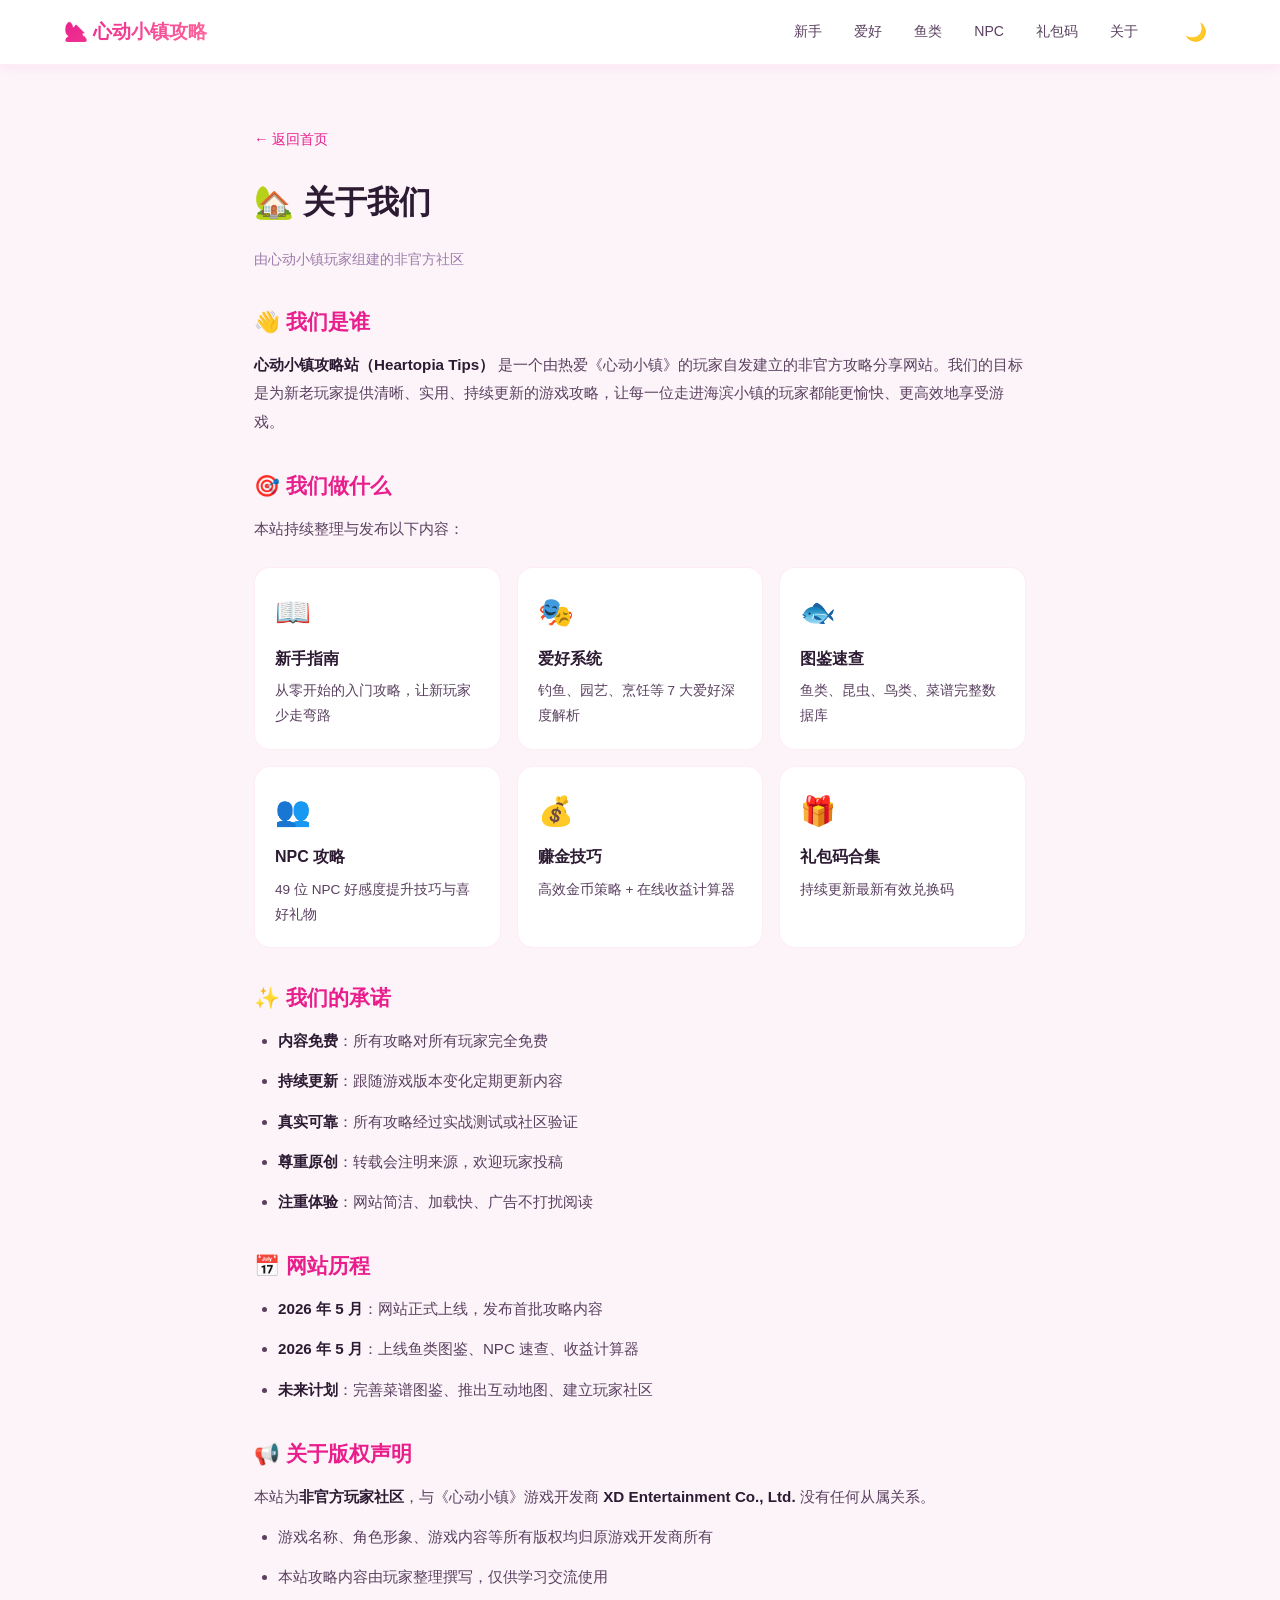
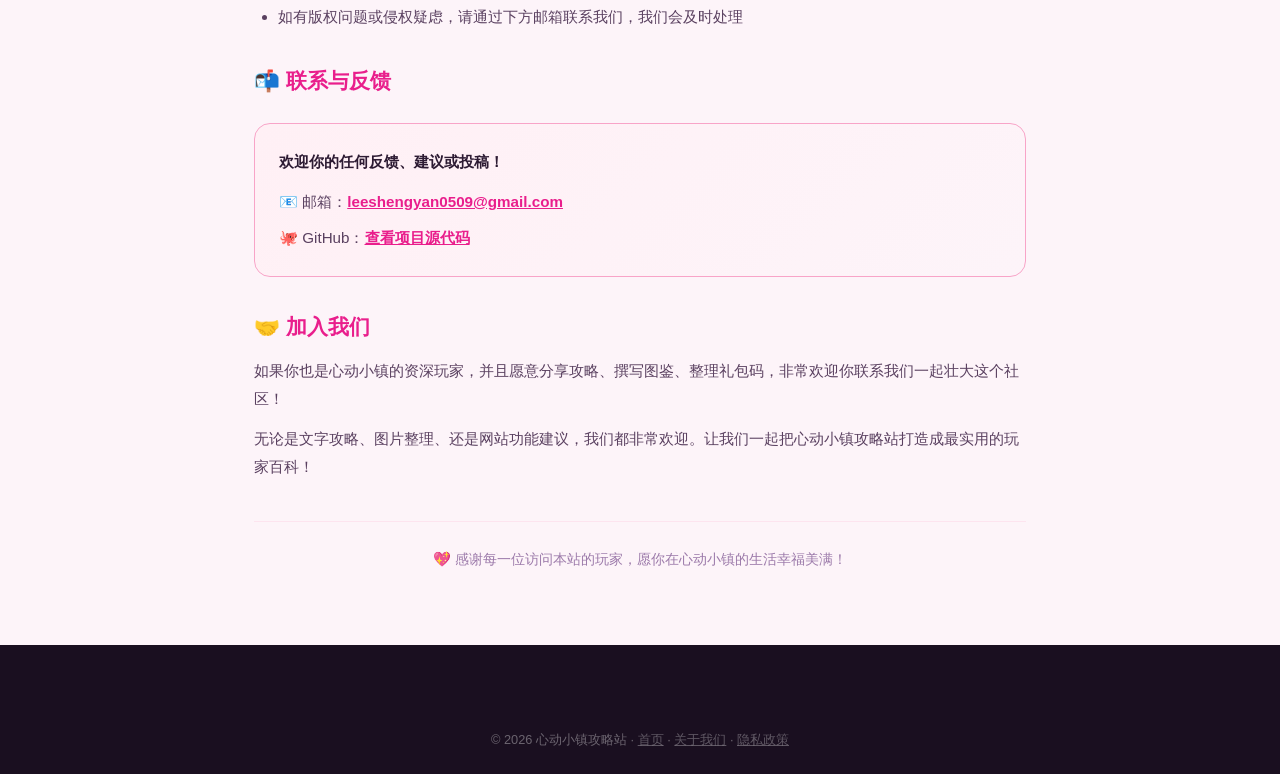
==== about.html @ 413e4dfa "Add privacy policy and about pages for AdSense compliance" ====
<!DOCTYPE html>
<html lang="zh-CN">
<head>
  <meta charset="UTF-8" />
  <meta name="viewport" content="width=device-width, initial-scale=1.0" />
  <title>关于我们 | 心动小镇攻略站</title>
  <meta name="description" content="了解心动小镇攻略站的来历、内容定位和团队介绍。我们是由热爱心动小镇的玩家组建的非官方攻略社区。" />
  <meta name="robots" content="index, follow" />
  <link rel="canonical" href="https://heartopiatips.com/about.html" />
  <link rel="stylesheet" href="style.css?v=2" />
  <style>
    .doc-page { max-width: 820px; margin: 0 auto; padding: 60px 24px; }
    .doc-page h1 { font-size: 2rem; margin-bottom: 16px; color: var(--text-dark); }
    .doc-page .doc-meta { color: var(--text-light); font-size: 0.88rem; margin-bottom: 32px; }
    .doc-page h2 { font-size: 1.3rem; margin: 32px 0 12px; color: var(--pink-dark); }
    .doc-page p, .doc-page li { font-size: 0.95rem; line-height: 1.85; color: var(--text-mid); margin-bottom: 12px; }
    .doc-page ul { padding-left: 24px; margin-bottom: 16px; }
    .doc-page strong { color: var(--text-dark); }
    .doc-back { display: inline-block; margin-bottom: 24px; color: var(--pink-dark); text-decoration: none; font-size: 0.9rem; }
    .doc-back:hover { text-decoration: underline; }
    .feature-row { display: grid; grid-template-columns: repeat(auto-fill, minmax(220px, 1fr)); gap: 16px; margin: 24px 0; }
    .feature-item { background: var(--card-bg); border: 1px solid var(--border-color); border-radius: var(--radius); padding: 20px; }
    .feature-item .fi-icon { font-size: 1.8rem; margin-bottom: 8px; }
    .feature-item h3 { font-size: 1rem; color: var(--text-dark); margin-bottom: 6px; }
    .feature-item p { font-size: 0.85rem; color: var(--text-mid); margin: 0; }
    .contact-card { background: linear-gradient(135deg, var(--pink-light), var(--bg-alt)); border: 1px solid var(--pink); border-radius: var(--radius); padding: 24px; margin: 24px 0; }
    .contact-card a { color: var(--pink-dark); font-weight: 700; }
  </style>
</head>
<body>

  <!-- 导航栏 -->
  <nav class="navbar">
    <div class="nav-inner">
      <a href="/" class="logo">🏡 心动小镇攻略</a>
      <ul class="nav-links">
        <li><a href="/#beginner">新手</a></li>
        <li><a href="/#hobbies">爱好</a></li>
        <li><a href="/#fish-dex">鱼类</a></li>
        <li><a href="/#npc">NPC</a></li>
        <li><a href="/#codes">礼包码</a></li>
        <li><a href="/about.html">关于</a></li>
      </ul>
      <div class="nav-actions">
        <button class="theme-btn" id="themeBtn" aria-label="切换主题">🌙</button>
        <button class="nav-toggle" id="navToggle" aria-label="菜单">☰</button>
      </div>
    </div>
  </nav>

  <main class="doc-page">
    <a href="/" class="doc-back">← 返回首页</a>
    <h1>🏡 关于我们</h1>
    <p class="doc-meta">由心动小镇玩家组建的非官方社区</p>

    <h2>👋 我们是谁</h2>
    <p><strong>心动小镇攻略站（Heartopia Tips）</strong> 是一个由热爱《心动小镇》的玩家自发建立的非官方攻略分享网站。我们的目标是为新老玩家提供清晰、实用、持续更新的游戏攻略，让每一位走进海滨小镇的玩家都能更愉快、更高效地享受游戏。</p>

    <h2>🎯 我们做什么</h2>
    <p>本站持续整理与发布以下内容：</p>

    <div class="feature-row">
      <div class="feature-item">
        <div class="fi-icon">📖</div>
        <h3>新手指南</h3>
        <p>从零开始的入门攻略，让新玩家少走弯路</p>
      </div>
      <div class="feature-item">
        <div class="fi-icon">🎭</div>
        <h3>爱好系统</h3>
        <p>钓鱼、园艺、烹饪等 7 大爱好深度解析</p>
      </div>
      <div class="feature-item">
        <div class="fi-icon">🐟</div>
        <h3>图鉴速查</h3>
        <p>鱼类、昆虫、鸟类、菜谱完整数据库</p>
      </div>
      <div class="feature-item">
        <div class="fi-icon">👥</div>
        <h3>NPC 攻略</h3>
        <p>49 位 NPC 好感度提升技巧与喜好礼物</p>
      </div>
      <div class="feature-item">
        <div class="fi-icon">💰</div>
        <h3>赚金技巧</h3>
        <p>高效金币策略 + 在线收益计算器</p>
      </div>
      <div class="feature-item">
        <div class="fi-icon">🎁</div>
        <h3>礼包码合集</h3>
        <p>持续更新最新有效兑换码</p>
      </div>
    </div>

    <h2>✨ 我们的承诺</h2>
    <ul>
      <li><strong>内容免费</strong>：所有攻略对所有玩家完全免费</li>
      <li><strong>持续更新</strong>：跟随游戏版本变化定期更新内容</li>
      <li><strong>真实可靠</strong>：所有攻略经过实战测试或社区验证</li>
      <li><strong>尊重原创</strong>：转载会注明来源，欢迎玩家投稿</li>
      <li><strong>注重体验</strong>：网站简洁、加载快、广告不打扰阅读</li>
    </ul>

    <h2>📅 网站历程</h2>
    <ul>
      <li><strong>2026 年 5 月</strong>：网站正式上线，发布首批攻略内容</li>
      <li><strong>2026 年 5 月</strong>：上线鱼类图鉴、NPC 速查、收益计算器</li>
      <li><strong>未来计划</strong>：完善菜谱图鉴、推出互动地图、建立玩家社区</li>
    </ul>

    <h2>📢 关于版权声明</h2>
    <p>本站为<strong>非官方玩家社区</strong>，与《心动小镇》游戏开发商 <strong>XD Entertainment Co., Ltd.</strong> 没有任何从属关系。</p>
    <ul>
      <li>游戏名称、角色形象、游戏内容等所有版权均归原游戏开发商所有</li>
      <li>本站攻略内容由玩家整理撰写，仅供学习交流使用</li>
      <li>如有版权问题或侵权疑虑，请通过下方邮箱联系我们，我们会及时处理</li>
    </ul>

    <h2>📬 联系与反馈</h2>
    <div class="contact-card">
      <p style="margin-bottom: 12px;"><strong>欢迎你的任何反馈、建议或投稿！</strong></p>
      <p style="margin-bottom: 8px;">📧 邮箱：<a href="mailto:leeshengyan0509@gmail.com">leeshengyan0509@gmail.com</a></p>
      <p style="margin-bottom: 0;">🐙 GitHub：<a href="https://github.com/leeshengyan0509-ship-it/heartopia" target="_blank" rel="noopener">查看项目源代码</a></p>
    </div>

    <h2>🤝 加入我们</h2>
    <p>如果你也是心动小镇的资深玩家，并且愿意分享攻略、撰写图鉴、整理礼包码，非常欢迎你联系我们一起壮大这个社区！</p>

    <p>无论是文字攻略、图片整理、还是网站功能建议，我们都非常欢迎。让我们一起把心动小镇攻略站打造成最实用的玩家百科！</p>

    <p style="margin-top: 40px; padding-top: 24px; border-top: 1px solid var(--border-color); font-size: 0.9rem; color: var(--text-light); text-align: center;">
      💖 感谢每一位访问本站的玩家，愿你在心动小镇的生活幸福美满！
    </p>
  </main>

  <!-- Footer -->
  <footer class="footer">
    <div class="container">
      <div class="footer-bottom">
        <p>© 2026 心动小镇攻略站 · <a href="/" style="color: rgba(255,255,255,0.6);">首页</a> · <a href="/about.html" style="color: rgba(255,255,255,0.6);">关于我们</a> · <a href="/privacy.html" style="color: rgba(255,255,255,0.6);">隐私政策</a></p>
      </div>
    </div>
  </footer>

  <script>
    const themeBtn = document.getElementById('themeBtn');
    if (localStorage.getItem('theme') === 'dark') {
      document.documentElement.setAttribute('data-theme', 'dark');
      if (themeBtn) themeBtn.textContent = '☀️';
    }
    themeBtn?.addEventListener('click', () => {
      const isDark = document.documentElement.getAttribute('data-theme') === 'dark';
      if (isDark) {
        document.documentElement.removeAttribute('data-theme');
        themeBtn.textContent = '🌙';
        localStorage.setItem('theme', 'light');
      } else {
        document.documentElement.setAttribute('data-theme', 'dark');
        themeBtn.textContent = '☀️';
        localStorage.setItem('theme', 'dark');
      }
    });
    document.getElementById('navToggle')?.addEventListener('click', () => {
      document.querySelector('.nav-links')?.classList.toggle('open');
    });
  </script>
</body>
</html>
---- style.css ----
/* ===========================
   心动小镇攻略站 - 全局样式
   =========================== */

:root {
  --pink-light: #fff0f5;
  --pink: #f8a4c8;
  --pink-dark: #e91e8c;
  --rose: #ff6b9d;
  --peach: #ffb347;
  --mint: #a8e6cf;
  --sky: #87ceeb;
  --purple: #c084fc;
  --text-dark: #2d1b33;
  --text-mid: #5a4060;
  --text-light: #9c7aaa;
  --card-bg: #ffffff;
  --bg-main: #fdf4f9;
  --bg-alt: #fdf4f9;
  --border-color: rgba(248, 164, 200, 0.2);
  --shadow: 0 4px 20px rgba(233, 30, 140, 0.1);
  --shadow-hover: 0 8px 32px rgba(233, 30, 140, 0.2);
  --radius: 16px;
  --radius-sm: 8px;
  --transition: all 0.25s ease;
}

/* 深色模式 */
[data-theme="dark"] {
  --pink-light: #2a1a25;
  --pink: #c2185b;
  --pink-dark: #ff80b5;
  --rose: #ff80b5;
  --peach: #ffb347;
  --text-dark: #f0e0ed;
  --text-mid: #c5a8ba;
  --text-light: #8a6d80;
  --card-bg: #1f1424;
  --bg-main: #15101a;
  --bg-alt: #1a1320;
  --border-color: rgba(248, 164, 200, 0.15);
  --shadow: 0 4px 20px rgba(0, 0, 0, 0.4);
  --shadow-hover: 0 8px 32px rgba(0, 0, 0, 0.55);
}

* {
  margin: 0;
  padding: 0;
  box-sizing: border-box;
}

html {
  scroll-behavior: smooth;
}

body {
  font-family: -apple-system, BlinkMacSystemFont, 'PingFang SC', 'Hiragino Sans GB', 'Microsoft YaHei', sans-serif;
  background: var(--bg-main);
  color: var(--text-dark);
  line-height: 1.7;
  transition: background 0.3s, color 0.3s;
}

.container {
  max-width: 1200px;
  margin: 0 auto;
  padding: 0 24px;
}

/* ===== 公告横幅 ===== */
.announcement {
  background: linear-gradient(135deg, var(--pink-dark), var(--rose), var(--peach));
  color: white;
  font-size: 0.9rem;
  font-weight: 500;
  position: relative;
  z-index: 99;
  transition: max-height 0.3s ease, padding 0.3s ease;
  max-height: 60px;
  overflow: hidden;
}

.announcement.hidden {
  max-height: 0;
  padding: 0;
}

.announcement-inner {
  display: flex;
  align-items: center;
  gap: 12px;
  padding: 12px 24px;
  position: relative;
}

.ann-tag {
  background: rgba(255,255,255,0.25);
  padding: 3px 10px;
  border-radius: 20px;
  font-size: 0.78rem;
  font-weight: 700;
  flex-shrink: 0;
}

.ann-text {
  flex: 1;
  font-size: 0.88rem;
}

.ann-text a {
  color: white;
  text-decoration: underline;
  font-weight: 700;
}

.ann-close {
  background: none;
  border: none;
  color: white;
  font-size: 1.4rem;
  cursor: pointer;
  padding: 0 8px;
  line-height: 1;
  opacity: 0.8;
}

.ann-close:hover { opacity: 1; }

/* ===== NAVBAR ===== */
.navbar {
  position: sticky;
  top: 0;
  z-index: 100;
  background: rgba(255, 255, 255, 0.92);
  backdrop-filter: blur(12px);
  border-bottom: 1px solid var(--border-color);
  box-shadow: 0 2px 12px rgba(233, 30, 140, 0.08);
  transition: background 0.3s;
}

[data-theme="dark"] .navbar {
  background: rgba(31, 20, 36, 0.92);
}

.nav-inner {
  max-width: 1200px;
  margin: 0 auto;
  padding: 0 24px;
  height: 64px;
  display: flex;
  align-items: center;
  gap: 24px;
}

.logo {
  font-size: 1.2rem;
  font-weight: 800;
  color: var(--pink-dark);
  text-decoration: none;
  white-space: nowrap;
  background: linear-gradient(135deg, var(--pink-dark), var(--rose));
  -webkit-background-clip: text;
  -webkit-text-fill-color: transparent;
  background-clip: text;
}

.nav-links {
  display: flex;
  list-style: none;
  gap: 4px;
  margin-left: auto;
}

.nav-links a {
  display: block;
  padding: 8px 14px;
  color: var(--text-mid);
  text-decoration: none;
  border-radius: 20px;
  font-size: 0.88rem;
  font-weight: 500;
  transition: var(--transition);
}

.nav-links a:hover {
  background: var(--pink-light);
  color: var(--pink-dark);
}

.nav-actions {
  display: flex;
  align-items: center;
  gap: 4px;
}

.search-btn,
.theme-btn,
.nav-toggle {
  background: none;
  border: none;
  width: 40px;
  height: 40px;
  border-radius: 50%;
  cursor: pointer;
  font-size: 1.1rem;
  color: var(--pink-dark);
  transition: var(--transition);
  display: flex;
  align-items: center;
  justify-content: center;
}

.search-btn:hover,
.theme-btn:hover {
  background: var(--pink-light);
}

.nav-toggle {
  display: none;
}

/* ===== 搜索弹窗 ===== */
.search-overlay {
  position: fixed;
  inset: 0;
  background: rgba(0,0,0,0.55);
  backdrop-filter: blur(6px);
  z-index: 200;
  display: none;
  align-items: flex-start;
  justify-content: center;
  padding: 80px 20px 20px;
  animation: fadeIn 0.2s ease;
}

.search-overlay.show {
  display: flex;
}

@keyframes fadeIn {
  from { opacity: 0; }
  to { opacity: 1; }
}

.search-box {
  width: 100%;
  max-width: 640px;
  background: var(--card-bg);
  border-radius: var(--radius);
  box-shadow: 0 16px 64px rgba(0,0,0,0.3);
  overflow: hidden;
  animation: slideDown 0.25s ease;
}

@keyframes slideDown {
  from { transform: translateY(-20px); opacity: 0; }
  to { transform: translateY(0); opacity: 1; }
}

.search-input-wrap {
  display: flex;
  align-items: center;
  padding: 16px 20px;
  border-bottom: 1px solid var(--border-color);
  gap: 12px;
}

.search-icon {
  font-size: 1.2rem;
}

#searchInput {
  flex: 1;
  border: none;
  background: none;
  font-size: 1rem;
  color: var(--text-dark);
  outline: none;
  font-family: inherit;
}

.search-close {
  background: none;
  border: none;
  font-size: 1.6rem;
  color: var(--text-light);
  cursor: pointer;
  line-height: 1;
}

.search-results {
  max-height: 60vh;
  overflow-y: auto;
  padding: 8px;
}

.search-hint {
  padding: 24px;
  text-align: center;
  color: var(--text-light);
  font-size: 0.9rem;
}

.search-result-item {
  padding: 12px 16px;
  border-radius: var(--radius-sm);
  cursor: pointer;
  text-decoration: none;
  color: var(--text-dark);
  display: block;
  transition: background 0.15s;
}

.search-result-item:hover {
  background: var(--pink-light);
}

.search-result-item .sr-title {
  font-weight: 700;
  font-size: 0.95rem;
  margin-bottom: 4px;
  color: var(--pink-dark);
}

.search-result-item .sr-desc {
  font-size: 0.82rem;
  color: var(--text-mid);
}

.search-result-item mark {
  background: var(--peach);
  color: var(--text-dark);
  padding: 0 2px;
  border-radius: 3px;
}

/* ===== HERO ===== */
.hero {
  background: linear-gradient(135deg, #fff0f9 0%, #fce4f0 40%, #f0e8ff 100%);
  padding: 80px 24px;
  display: flex;
  align-items: center;
  justify-content: center;
  gap: 60px;
  min-height: 520px;
  position: relative;
  overflow: hidden;
  transition: background 0.3s;
}

[data-theme="dark"] .hero {
  background: linear-gradient(135deg, #2a1830 0%, #361b30 40%, #251a35 100%);
}

.hero::before {
  content: '';
  position: absolute;
  width: 600px;
  height: 600px;
  border-radius: 50%;
  background: radial-gradient(circle, rgba(248,164,200,0.15) 0%, transparent 70%);
  top: -200px;
  right: -100px;
  pointer-events: none;
}

.hero-content {
  max-width: 560px;
  position: relative;
  z-index: 1;
}

.hero-badge {
  display: inline-block;
  background: linear-gradient(135deg, var(--pink), var(--rose));
  color: white;
  padding: 6px 16px;
  border-radius: 20px;
  font-size: 0.85rem;
  font-weight: 600;
  margin-bottom: 20px;
  letter-spacing: 0.5px;
}

.hero h1 {
  font-size: clamp(2.4rem, 5vw, 3.6rem);
  font-weight: 900;
  color: var(--text-dark);
  line-height: 1.2;
  margin-bottom: 20px;
}

.hero h1 span {
  background: linear-gradient(135deg, var(--pink-dark), var(--rose), var(--peach));
  -webkit-background-clip: text;
  -webkit-text-fill-color: transparent;
  background-clip: text;
}

.hero p {
  font-size: 1.05rem;
  color: var(--text-mid);
  margin-bottom: 32px;
  line-height: 1.8;
}

.hero-btns {
  display: flex;
  gap: 16px;
  flex-wrap: wrap;
}

.btn {
  padding: 14px 28px;
  border-radius: 50px;
  text-decoration: none;
  font-weight: 700;
  font-size: 0.95rem;
  transition: var(--transition);
  display: inline-flex;
  align-items: center;
  gap: 8px;
  cursor: pointer;
  border: none;
}

.btn-primary {
  background: linear-gradient(135deg, var(--pink-dark), var(--rose));
  color: white;
  box-shadow: 0 4px 16px rgba(233, 30, 140, 0.35);
}

.btn-primary:hover {
  transform: translateY(-2px);
  box-shadow: 0 8px 24px rgba(233, 30, 140, 0.45);
}

.btn-secondary {
  background: var(--card-bg);
  color: var(--pink-dark);
  border: 2px solid var(--pink);
}

.btn-secondary:hover {
  background: var(--pink-light);
  transform: translateY(-2px);
}

.hero-visual {
  flex-shrink: 0;
}

.hero-emoji-grid {
  display: grid;
  grid-template-columns: repeat(3, 1fr);
  gap: 12px;
}

.hero-emoji-grid span {
  font-size: 2.4rem;
  display: flex;
  align-items: center;
  justify-content: center;
  width: 72px;
  height: 72px;
  background: var(--card-bg);
  border-radius: 20px;
  box-shadow: var(--shadow);
  transition: var(--transition);
  animation: floatEmoji 3s ease-in-out infinite;
}

.hero-emoji-grid span:nth-child(odd) { animation-delay: 0.5s; }
.hero-emoji-grid span:nth-child(3n) { animation-delay: 1s; }

@keyframes floatEmoji {
  0%, 100% { transform: translateY(0); }
  50% { transform: translateY(-6px); }
}

/* ===== QUICK NAV ===== */
.quick-nav {
  background: var(--card-bg);
  padding: 24px 0;
  border-bottom: 1px solid var(--border-color);
}

.quick-cards {
  display: flex;
  gap: 12px;
  justify-content: center;
  flex-wrap: wrap;
}

.quick-card {
  display: flex;
  flex-direction: column;
  align-items: center;
  gap: 8px;
  padding: 16px 20px;
  background: var(--pink-light);
  border-radius: var(--radius);
  text-decoration: none;
  transition: var(--transition);
  min-width: 90px;
  border: 2px solid transparent;
}

.quick-card:hover {
  background: var(--card-bg);
  border-color: var(--pink);
  transform: translateY(-3px);
  box-shadow: var(--shadow);
}

.qc-icon {
  font-size: 1.8rem;
}

.qc-label {
  font-size: 0.8rem;
  font-weight: 600;
  color: var(--text-mid);
  white-space: nowrap;
}

/* ===== SECTIONS ===== */
.section {
  padding: 80px 0;
  background: var(--bg-main);
  transition: background 0.3s;
}

.section-alt {
  background: var(--bg-alt);
}

[data-theme="dark"] .section-alt {
  background: #1a1320;
}

.section-header {
  text-align: center;
  margin-bottom: 52px;
}

.section-header h2 {
  font-size: clamp(1.8rem, 3.5vw, 2.4rem);
  font-weight: 800;
  color: var(--text-dark);
  margin-bottom: 12px;
}

.section-header p {
  font-size: 1rem;
  color: var(--text-light);
  max-width: 560px;
  margin: 0 auto;
}

.update-badge {
  display: inline-block;
  margin-top: 12px;
  background: var(--pink-light);
  color: var(--pink-dark);
  padding: 4px 14px;
  border-radius: 20px;
  font-size: 0.78rem;
  font-weight: 700;
}

/* ===== TIPS ===== */
.tips-grid {
  display: grid;
  grid-template-columns: repeat(auto-fill, minmax(320px, 1fr));
  gap: 24px;
}

.tip-card {
  background: var(--card-bg);
  border-radius: var(--radius);
  padding: 28px;
  display: flex;
  gap: 20px;
  align-items: flex-start;
  box-shadow: var(--shadow);
  transition: var(--transition);
  border: 1px solid var(--border-color);
}

.tip-card:hover {
  transform: translateY(-4px);
  box-shadow: var(--shadow-hover);
  border-color: var(--pink);
}

.tip-num {
  font-size: 2rem;
  font-weight: 900;
  color: var(--pink);
  line-height: 1;
  flex-shrink: 0;
  opacity: 0.6;
}

.tip-content h3 {
  font-size: 1rem;
  font-weight: 700;
  margin-bottom: 8px;
  color: var(--text-dark);
}

.tip-content p {
  font-size: 0.9rem;
  color: var(--text-mid);
  line-height: 1.7;
}

/* ===== HOBBY ===== */
.hobby-grid {
  display: grid;
  grid-template-columns: repeat(auto-fill, minmax(300px, 1fr));
  gap: 24px;
}

.hobby-card {
  background: var(--card-bg);
  border-radius: var(--radius);
  overflow: hidden;
  box-shadow: var(--shadow);
  transition: var(--transition);
  border: 1px solid var(--border-color);
}

.hobby-card:hover {
  transform: translateY(-5px);
  box-shadow: var(--shadow-hover);
}

.hobby-header {
  padding: 28px 24px;
  color: white;
  display: flex;
  align-items: center;
  gap: 12px;
  flex-wrap: wrap;
}

.hobby-icon { font-size: 2.2rem; }

.hobby-header h3 {
  font-size: 1.3rem;
  font-weight: 800;
  flex: 1;
  color: white;
}

.hobby-tag {
  background: rgba(255,255,255,0.25);
  padding: 3px 10px;
  border-radius: 20px;
  font-size: 0.75rem;
  font-weight: 600;
}

.hobby-body { padding: 24px; }

.hobby-desc {
  font-size: 0.92rem;
  color: var(--text-mid);
  margin-bottom: 16px;
  line-height: 1.7;
}

.hobby-stats {
  display: flex;
  gap: 8px;
  flex-wrap: wrap;
  margin-bottom: 20px;
}

.hobby-stats span {
  background: var(--pink-light);
  color: var(--pink-dark);
  padding: 4px 12px;
  border-radius: 20px;
  font-size: 0.78rem;
  font-weight: 600;
}

.hobby-tips h4 {
  font-size: 0.88rem;
  font-weight: 700;
  color: var(--text-dark);
  margin-bottom: 10px;
}

.hobby-tips ul {
  list-style: none;
  display: flex;
  flex-direction: column;
  gap: 6px;
}

.hobby-tips li {
  font-size: 0.85rem;
  color: var(--text-mid);
  padding-left: 16px;
  position: relative;
}

.hobby-tips li::before {
  content: '▸';
  position: absolute;
  left: 0;
  color: var(--pink);
  font-size: 0.7rem;
  top: 3px;
}

/* ===== FILTER BAR ===== */
.filter-bar {
  display: flex;
  flex-wrap: wrap;
  gap: 16px;
  align-items: center;
  background: var(--card-bg);
  padding: 16px 20px;
  border-radius: var(--radius);
  box-shadow: var(--shadow);
  margin-bottom: 24px;
  border: 1px solid var(--border-color);
}

.filter-group {
  display: flex;
  align-items: center;
  gap: 6px;
  flex-wrap: wrap;
}

.filter-label {
  font-size: 0.85rem;
  color: var(--text-mid);
  font-weight: 600;
  margin-right: 4px;
}

.filter-btn {
  padding: 6px 14px;
  background: var(--pink-light);
  border: 1px solid transparent;
  border-radius: 20px;
  font-size: 0.82rem;
  font-weight: 600;
  color: var(--text-mid);
  cursor: pointer;
  transition: var(--transition);
}

.filter-btn:hover {
  border-color: var(--pink);
  color: var(--pink-dark);
}

.filter-btn.active {
  background: linear-gradient(135deg, var(--pink-dark), var(--rose));
  color: white;
  border-color: transparent;
}

.filter-input {
  width: 100%;
  padding: 10px 16px;
  border: 1px solid var(--border-color);
  border-radius: 20px;
  font-size: 0.9rem;
  font-family: inherit;
  background: var(--bg-main);
  color: var(--text-dark);
  outline: none;
  transition: border-color 0.2s;
}

.filter-input:focus {
  border-color: var(--pink);
}

/* ===== DATA TABLE ===== */
.data-table-wrap {
  background: var(--card-bg);
  border-radius: var(--radius);
  box-shadow: var(--shadow);
  border: 1px solid var(--border-color);
  overflow: auto;
  position: relative;
}

.data-table {
  width: 100%;
  border-collapse: collapse;
  font-size: 0.9rem;
  min-width: 600px;
}

.data-table thead {
  background: linear-gradient(135deg, var(--pink-light), var(--bg-alt));
}

.data-table th {
  padding: 14px 16px;
  text-align: left;
  font-weight: 700;
  color: var(--text-dark);
  font-size: 0.88rem;
  white-space: nowrap;
}

.data-table td {
  padding: 14px 16px;
  border-top: 1px solid var(--border-color);
  color: var(--text-mid);
  vertical-align: middle;
}

.data-table tr:hover {
  background: var(--pink-light);
}

.data-table tr.hidden {
  display: none;
}

.rarity {
  display: inline-block;
  padding: 3px 10px;
  border-radius: 20px;
  font-size: 0.75rem;
  font-weight: 700;
  white-space: nowrap;
}

.rarity-common { background: #e0e0e0; color: #555; }
.rarity-rare { background: #b3e5fc; color: #01579b; }
.rarity-legend { background: linear-gradient(135deg, #ffd54f, #ff8a65); color: white; }

[data-theme="dark"] .rarity-common { background: #3a3340; color: #d0d0d0; }
[data-theme="dark"] .rarity-rare { background: #1a3a4a; color: #80d4ff; }

.table-note {
  margin-top: 16px;
  text-align: center;
  font-size: 0.85rem;
  color: var(--text-light);
}

.table-empty {
  display: none;
  padding: 32px;
  text-align: center;
  color: var(--text-light);
  font-size: 0.95rem;
}

.table-empty.show {
  display: block;
}

/* ===== CALCULATOR ===== */
.calculator-wrap {
  display: grid;
  grid-template-columns: 1fr 1fr;
  gap: 32px;
  background: var(--card-bg);
  padding: 32px;
  border-radius: var(--radius);
  box-shadow: var(--shadow);
  border: 1px solid var(--border-color);
}

.calc-form {
  display: flex;
  flex-direction: column;
  gap: 18px;
}

.calc-row {
  display: grid;
  grid-template-columns: 130px 1fr 60px;
  align-items: center;
  gap: 12px;
}

.calc-row label {
  font-size: 0.9rem;
  color: var(--text-mid);
  font-weight: 600;
}

.calc-row input[type="number"],
.calc-row select {
  padding: 8px 12px;
  border: 1px solid var(--border-color);
  border-radius: var(--radius-sm);
  font-size: 0.9rem;
  font-family: inherit;
  background: var(--bg-main);
  color: var(--text-dark);
  outline: none;
}

.calc-row input[type="number"]:focus,
.calc-row select:focus {
  border-color: var(--pink);
}

.calc-row input[type="range"] {
  width: 100%;
  accent-color: var(--pink-dark);
}

.calc-unit {
  font-size: 0.85rem;
  color: var(--text-light);
  font-weight: 600;
  text-align: right;
}

.calc-result {
  background: linear-gradient(135deg, var(--pink-dark), var(--rose), var(--peach));
  border-radius: var(--radius);
  padding: 32px 28px;
  color: white;
  display: flex;
  flex-direction: column;
  align-items: center;
  text-align: center;
  position: relative;
  overflow: hidden;
}

.calc-result::before {
  content: '';
  position: absolute;
  width: 200px;
  height: 200px;
  border-radius: 50%;
  background: rgba(255,255,255,0.1);
  top: -80px;
  right: -80px;
}

.calc-result-label {
  font-size: 0.95rem;
  font-weight: 600;
  opacity: 0.9;
  margin-bottom: 8px;
}

.calc-result-num {
  font-size: 3rem;
  font-weight: 900;
  line-height: 1;
  margin-bottom: 4px;
  position: relative;
}

.calc-result-unit {
  font-size: 0.85rem;
  opacity: 0.85;
  margin-bottom: 24px;
}

.calc-result-breakdown {
  width: 100%;
  display: flex;
  flex-direction: column;
  gap: 8px;
  background: rgba(255,255,255,0.15);
  padding: 16px;
  border-radius: var(--radius-sm);
  margin-bottom: 16px;
}

.calc-result-breakdown div {
  display: flex;
  justify-content: space-between;
  font-size: 0.85rem;
}

.calc-result-breakdown strong {
  font-weight: 800;
}

.calc-tip {
  font-size: 0.82rem;
  opacity: 0.95;
  background: rgba(255,255,255,0.15);
  padding: 10px 16px;
  border-radius: 20px;
}

/* ===== GUIDES ===== */
.guides-grid {
  display: grid;
  grid-template-columns: repeat(auto-fill, minmax(300px, 1fr));
  gap: 24px;
}

.guide-card {
  background: var(--card-bg);
  border-radius: var(--radius);
  padding: 28px;
  box-shadow: var(--shadow);
  transition: var(--transition);
  border: 1px solid var(--border-color);
  position: relative;
}

.guide-card:hover {
  transform: translateY(-4px);
  box-shadow: var(--shadow-hover);
  border-color: var(--pink);
}

.guide-card.hot {
  border-color: var(--rose);
  background: linear-gradient(135deg, var(--card-bg), var(--pink-light));
}

.guide-badge {
  position: absolute;
  top: 16px;
  right: 16px;
  background: linear-gradient(135deg, var(--rose), var(--peach));
  color: white;
  padding: 3px 10px;
  border-radius: 20px;
  font-size: 0.72rem;
  font-weight: 700;
}

.guide-icon { font-size: 2.2rem; margin-bottom: 12px; }

.guide-card h3 {
  font-size: 1.05rem;
  font-weight: 700;
  margin-bottom: 10px;
  color: var(--text-dark);
}

.guide-card p {
  font-size: 0.88rem;
  color: var(--text-mid);
  line-height: 1.7;
  margin-bottom: 16px;
}

.guide-tags {
  display: flex;
  gap: 8px;
  flex-wrap: wrap;
}

.guide-tags span {
  background: var(--pink-light);
  color: var(--pink-dark);
  padding: 3px 10px;
  border-radius: 20px;
  font-size: 0.75rem;
  font-weight: 600;
}

/* ===== CODES ===== */
.codes-wrapper {
  display: grid;
  grid-template-columns: 1fr 340px;
  gap: 32px;
  align-items: start;
}

.codes-list {
  display: flex;
  flex-direction: column;
  gap: 12px;
}

.code-item {
  background: var(--card-bg);
  border-radius: var(--radius);
  padding: 20px 24px;
  display: flex;
  align-items: center;
  justify-content: space-between;
  gap: 16px;
  box-shadow: var(--shadow);
  border: 1px solid var(--border-color);
  transition: var(--transition);
}

.code-item.active {
  border-color: rgba(46, 213, 115, 0.3);
}

.code-item.expired {
  opacity: 0.5;
}

.code-item:not(.expired):hover {
  transform: translateX(4px);
  box-shadow: var(--shadow-hover);
}

.code-info {
  display: flex;
  flex-direction: column;
  gap: 6px;
}

.code-status {
  font-size: 0.78rem;
  font-weight: 700;
}

.code-text {
  font-family: 'Courier New', monospace;
  font-size: 1.15rem;
  font-weight: 800;
  color: var(--pink-dark);
  background: var(--pink-light);
  padding: 4px 10px;
  border-radius: var(--radius-sm);
  display: inline-block;
  letter-spacing: 1px;
}

.code-reward {
  font-size: 0.82rem;
  color: var(--text-light);
}

.copy-btn {
  padding: 8px 20px;
  background: linear-gradient(135deg, var(--pink-dark), var(--rose));
  color: white;
  border: none;
  border-radius: 20px;
  cursor: pointer;
  font-weight: 700;
  font-size: 0.85rem;
  transition: var(--transition);
  white-space: nowrap;
  flex-shrink: 0;
}

.copy-btn:hover:not(:disabled) {
  transform: scale(1.05);
  box-shadow: 0 4px 12px rgba(233, 30, 140, 0.4);
}

.copy-btn:disabled {
  background: #ccc;
  cursor: not-allowed;
}

.hint-card {
  background: var(--card-bg);
  border-radius: var(--radius);
  padding: 28px;
  box-shadow: var(--shadow);
  border: 1px solid var(--border-color);
}

.hint-card h4 {
  font-size: 1rem;
  font-weight: 700;
  margin-bottom: 16px;
  color: var(--text-dark);
}

.hint-card ol {
  padding-left: 20px;
  display: flex;
  flex-direction: column;
  gap: 10px;
  margin-bottom: 16px;
}

.hint-card li {
  font-size: 0.9rem;
  color: var(--text-mid);
}

.hint-card strong { color: var(--pink-dark); }

.hint-note {
  font-size: 0.8rem;
  color: var(--text-light);
  background: var(--bg-alt);
  padding: 10px 14px;
  border-radius: var(--radius-sm);
  border-left: 3px solid var(--peach);
}

.codes-toast {
  position: fixed;
  bottom: 32px;
  left: 50%;
  transform: translateX(-50%) translateY(80px);
  background: var(--text-dark);
  color: var(--card-bg);
  padding: 12px 24px;
  border-radius: 50px;
  font-size: 0.9rem;
  font-weight: 600;
  opacity: 0;
  transition: all 0.3s ease;
  pointer-events: none;
  z-index: 999;
}

.codes-toast.show {
  opacity: 1;
  transform: translateX(-50%) translateY(0);
}

/* ===== STATS ===== */
.stats-grid {
  display: grid;
  grid-template-columns: repeat(auto-fill, minmax(130px, 1fr));
  gap: 20px;
}

.stat-card {
  background: var(--card-bg);
  border-radius: var(--radius);
  padding: 28px 16px;
  text-align: center;
  box-shadow: var(--shadow);
  border: 1px solid var(--border-color);
  transition: var(--transition);
}

.stat-card:hover {
  transform: translateY(-4px);
  box-shadow: var(--shadow-hover);
  border-color: var(--pink);
}

.stat-icon { font-size: 2rem; margin-bottom: 10px; }

.stat-num {
  font-size: 2rem;
  font-weight: 900;
  color: var(--pink-dark);
  line-height: 1;
  margin-bottom: 6px;
}

.stat-label {
  font-size: 0.82rem;
  color: var(--text-light);
  font-weight: 600;
}

/* ===== SHARE SECTION ===== */
.share-section {
  background: var(--bg-main);
  padding: 60px 0;
}

.share-card {
  background: linear-gradient(135deg, var(--pink-light), var(--bg-alt));
  border: 2px solid var(--pink);
  border-radius: var(--radius);
  padding: 40px 32px;
  text-align: center;
  max-width: 720px;
  margin: 0 auto;
}

.share-card h3 {
  font-size: 1.4rem;
  font-weight: 800;
  color: var(--pink-dark);
  margin-bottom: 8px;
}

.share-card p {
  font-size: 0.95rem;
  color: var(--text-mid);
  margin-bottom: 24px;
}

.share-btns {
  display: flex;
  gap: 12px;
  justify-content: center;
  flex-wrap: wrap;
}

.share-btn {
  padding: 10px 20px;
  background: var(--card-bg);
  border: 1px solid var(--pink);
  border-radius: 20px;
  font-size: 0.88rem;
  font-weight: 600;
  color: var(--pink-dark);
  cursor: pointer;
  text-decoration: none;
  transition: var(--transition);
}

.share-btn:hover {
  background: linear-gradient(135deg, var(--pink-dark), var(--rose));
  color: white;
  transform: translateY(-2px);
  box-shadow: 0 4px 12px rgba(233, 30, 140, 0.3);
}

/* ===== FOOTER ===== */
.footer {
  background: #1a0f20;
  color: rgba(255,255,255,0.7);
  padding: 60px 0 0;
}

.footer-inner {
  display: grid;
  grid-template-columns: 2fr 1fr 1fr;
  gap: 48px;
  padding-bottom: 48px;
  border-bottom: 1px solid rgba(255,255,255,0.1);
}

.footer-logo {
  font-size: 1.2rem;
  font-weight: 800;
  color: white;
  display: block;
  margin-bottom: 12px;
}

.footer-brand p {
  font-size: 0.85rem;
  line-height: 1.8;
}

.footer-links h4 {
  color: white;
  font-size: 0.95rem;
  margin-bottom: 16px;
}

.footer-links ul {
  list-style: none;
  display: flex;
  flex-direction: column;
  gap: 10px;
}

.footer-links a {
  color: rgba(255,255,255,0.6);
  text-decoration: none;
  font-size: 0.88rem;
  transition: color 0.2s;
}

.footer-links a:hover { color: var(--pink); }

.footer-bottom {
  padding: 24px 0;
  text-align: center;
  font-size: 0.8rem;
  opacity: 0.5;
}

/* ===== BACK TO TOP ===== */
.back-to-top {
  position: fixed;
  bottom: 32px;
  right: 32px;
  width: 48px;
  height: 48px;
  border-radius: 50%;
  background: linear-gradient(135deg, var(--pink-dark), var(--rose));
  color: white;
  border: none;
  font-size: 1.4rem;
  font-weight: 800;
  cursor: pointer;
  box-shadow: 0 6px 20px rgba(233, 30, 140, 0.4);
  opacity: 0;
  pointer-events: none;
  transform: translateY(20px);
  transition: var(--transition);
  z-index: 99;
}

.back-to-top.show {
  opacity: 1;
  pointer-events: auto;
  transform: translateY(0);
}

.back-to-top:hover {
  transform: translateY(-4px);
  box-shadow: 0 8px 28px rgba(233, 30, 140, 0.55);
}

/* ===== RESPONSIVE ===== */
@media (max-width: 900px) {
  .nav-links {
    display: none;
    position: absolute;
    top: 64px;
    left: 0;
    right: 0;
    background: var(--card-bg);
    flex-direction: column;
    padding: 16px;
    border-bottom: 1px solid var(--border-color);
    box-shadow: 0 8px 20px rgba(0,0,0,0.08);
  }

  .nav-links.open { display: flex; }
  .nav-toggle { display: flex; }

  .calculator-wrap {
    grid-template-columns: 1fr;
  }

  .codes-wrapper {
    grid-template-columns: 1fr;
  }
}

@media (max-width: 768px) {
  .hero {
    flex-direction: column;
    text-align: center;
    padding: 60px 24px;
    gap: 40px;
  }

  .hero-btns { justify-content: center; }

  .hero-emoji-grid span {
    width: 60px;
    height: 60px;
    font-size: 1.8rem;
  }

  .hobby-grid,
  .tips-grid,
  .guides-grid {
    grid-template-columns: 1fr;
  }

  .footer-inner {
    grid-template-columns: 1fr;
    gap: 32px;
  }

  .stats-grid {
    grid-template-columns: repeat(4, 1fr);
  }

  .ann-text { font-size: 0.8rem; }
  .ann-tag { display: none; }

  .filter-bar { flex-direction: column; align-items: stretch; }
  .filter-group { justify-content: flex-start; }

  .calc-row {
    grid-template-columns: 1fr;
    gap: 6px;
  }

  .calc-unit { text-align: left; }

  .back-to-top {
    bottom: 20px;
    right: 20px;
    width: 44px;
    height: 44px;
  }
}

@media (max-width: 480px) {
  .stats-grid {
    grid-template-columns: repeat(2, 1fr);
  }

  .quick-card {
    min-width: 75px;
    padding: 12px 14px;
  }

  .code-item {
    flex-direction: column;
    align-items: flex-start;
  }

  .nav-inner { gap: 12px; }
  .logo { font-size: 1rem; }
}
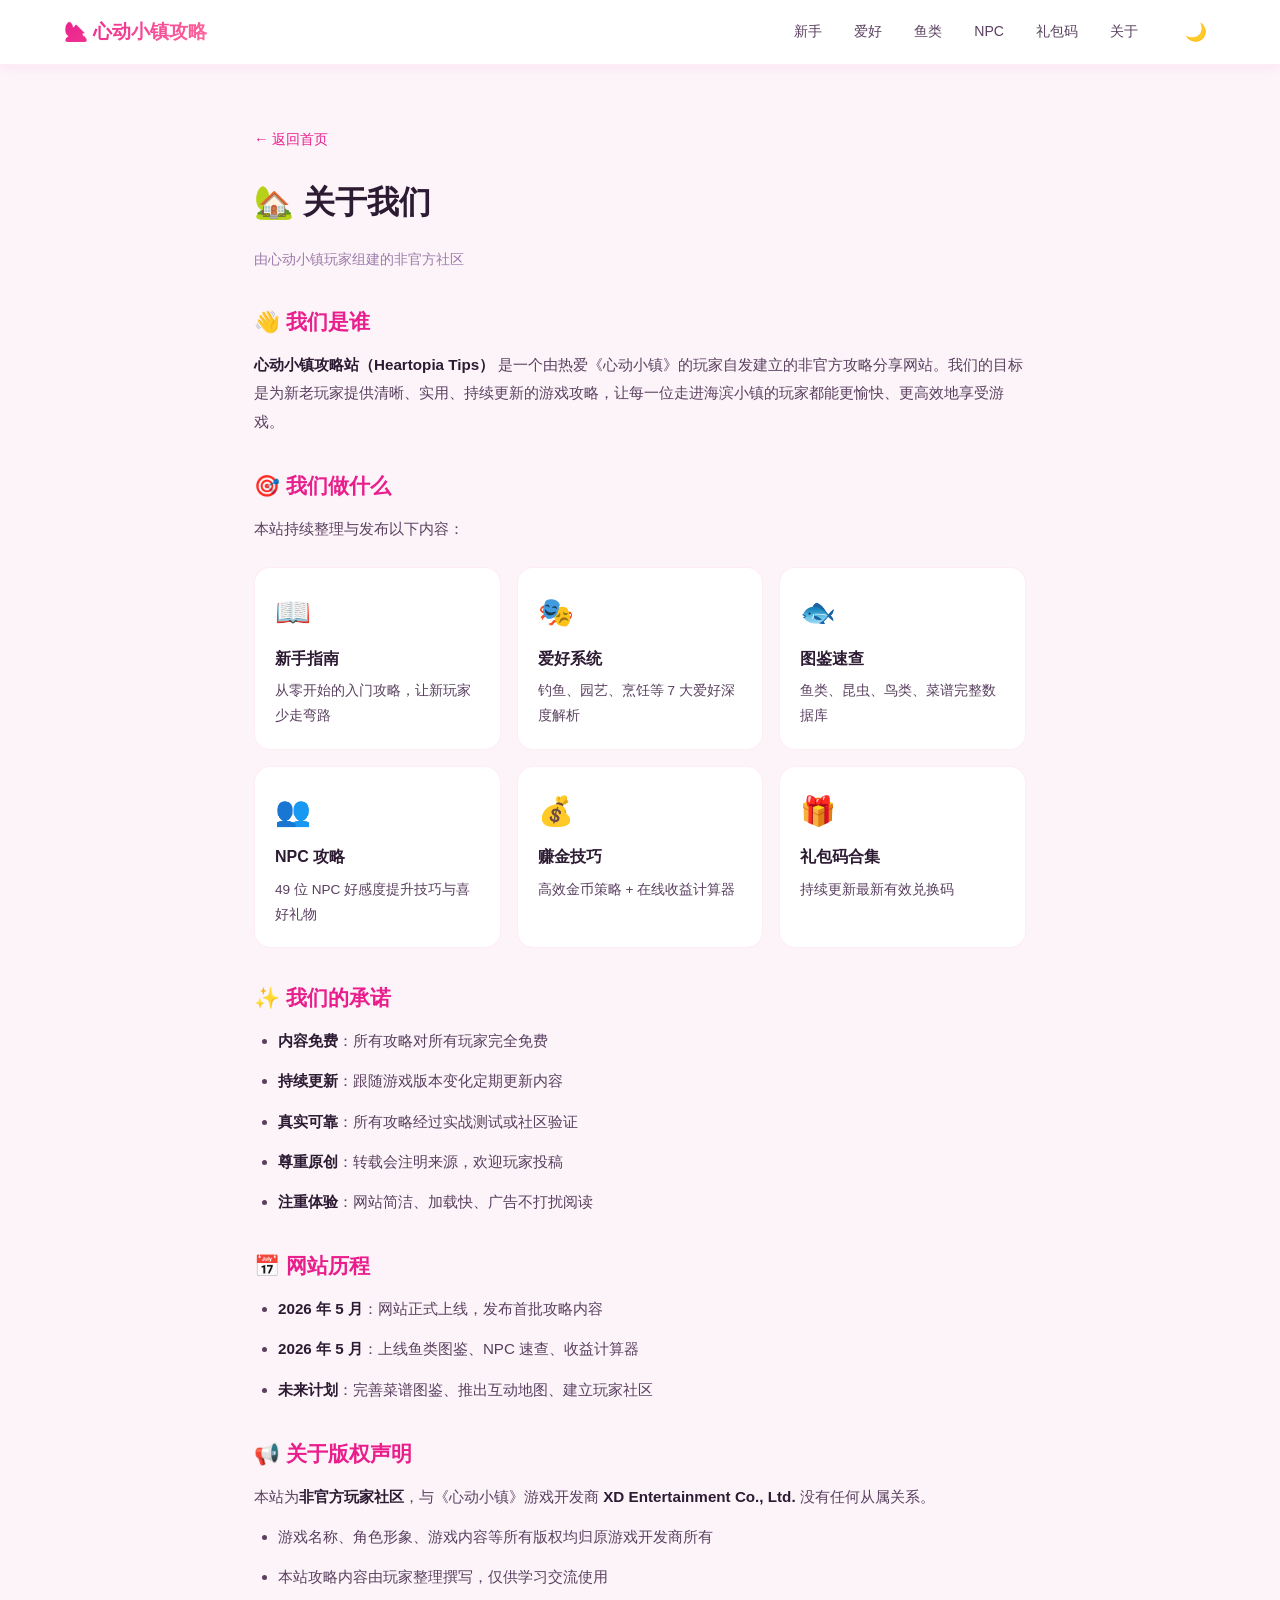
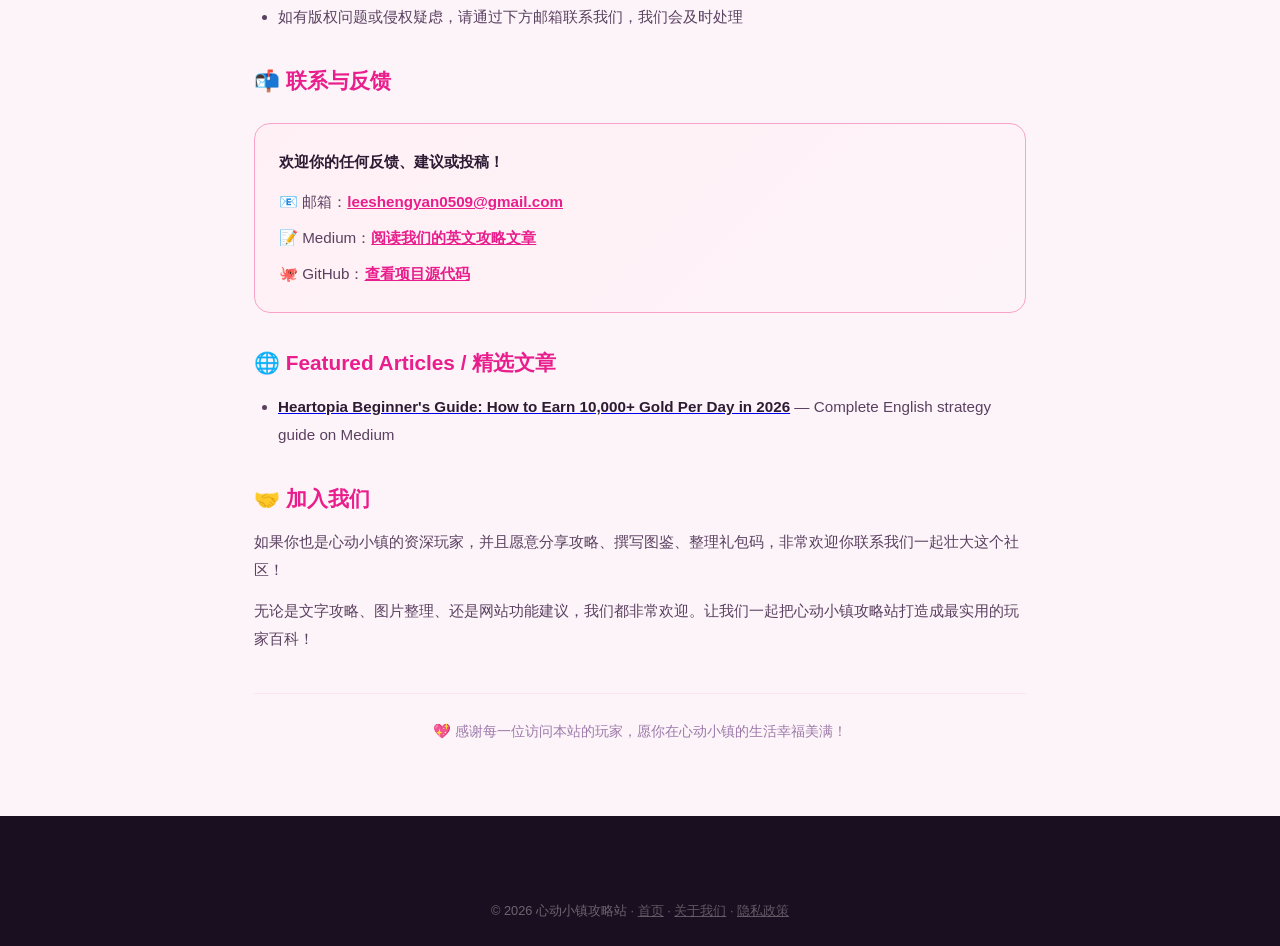
==== commit f5398383: "Add Medium article link for cross-site SEO" ====
--- a/about.html
+++ b/about.html
@@ -120,8 +120,14 @@
     <div class="contact-card">
       <p style="margin-bottom: 12px;"><strong>欢迎你的任何反馈、建议或投稿！</strong></p>
       <p style="margin-bottom: 8px;">📧 邮箱：<a href="mailto:leeshengyan0509@gmail.com">leeshengyan0509@gmail.com</a></p>
+      <p style="margin-bottom: 8px;">📝 Medium：<a href="https://medium.com/@leeshengyan0509" target="_blank" rel="noopener">阅读我们的英文攻略文章</a></p>
       <p style="margin-bottom: 0;">🐙 GitHub：<a href="https://github.com/leeshengyan0509-ship-it/heartopia" target="_blank" rel="noopener">查看项目源代码</a></p>
     </div>
+
+    <h2>🌐 Featured Articles / 精选文章</h2>
+    <ul>
+      <li><a href="https://medium.com/@leeshengyan0509/heartopia-beginners-guide-how-to-earn-10-000-gold-per-day-in-2026-dbd848c91b1e" target="_blank" rel="noopener"><strong>Heartopia Beginner's Guide: How to Earn 10,000+ Gold Per Day in 2026</strong></a> — Complete English strategy guide on Medium</li>
+    </ul>
 
     <h2>🤝 加入我们</h2>
     <p>如果你也是心动小镇的资深玩家，并且愿意分享攻略、撰写图鉴、整理礼包码，非常欢迎你联系我们一起壮大这个社区！</p>
--- a/style.css
+++ b/style.css
@@ -195,6 +195,7 @@
 
 .search-btn,
 .theme-btn,
+.lang-btn,
 .nav-toggle {
   background: none;
   border: none;
@@ -211,7 +212,18 @@
 }
 
 .search-btn:hover,
-.theme-btn:hover {
+.theme-btn:hover,
+.lang-btn:hover {
+  background: var(--pink-light);
+}
+
+.lang-btn {
+  width: auto;
+  padding: 0 12px;
+  border-radius: 20px;
+  font-size: 0.82rem;
+  font-weight: 700;
+  white-space: nowrap;
   background: var(--pink-light);
 }
 
